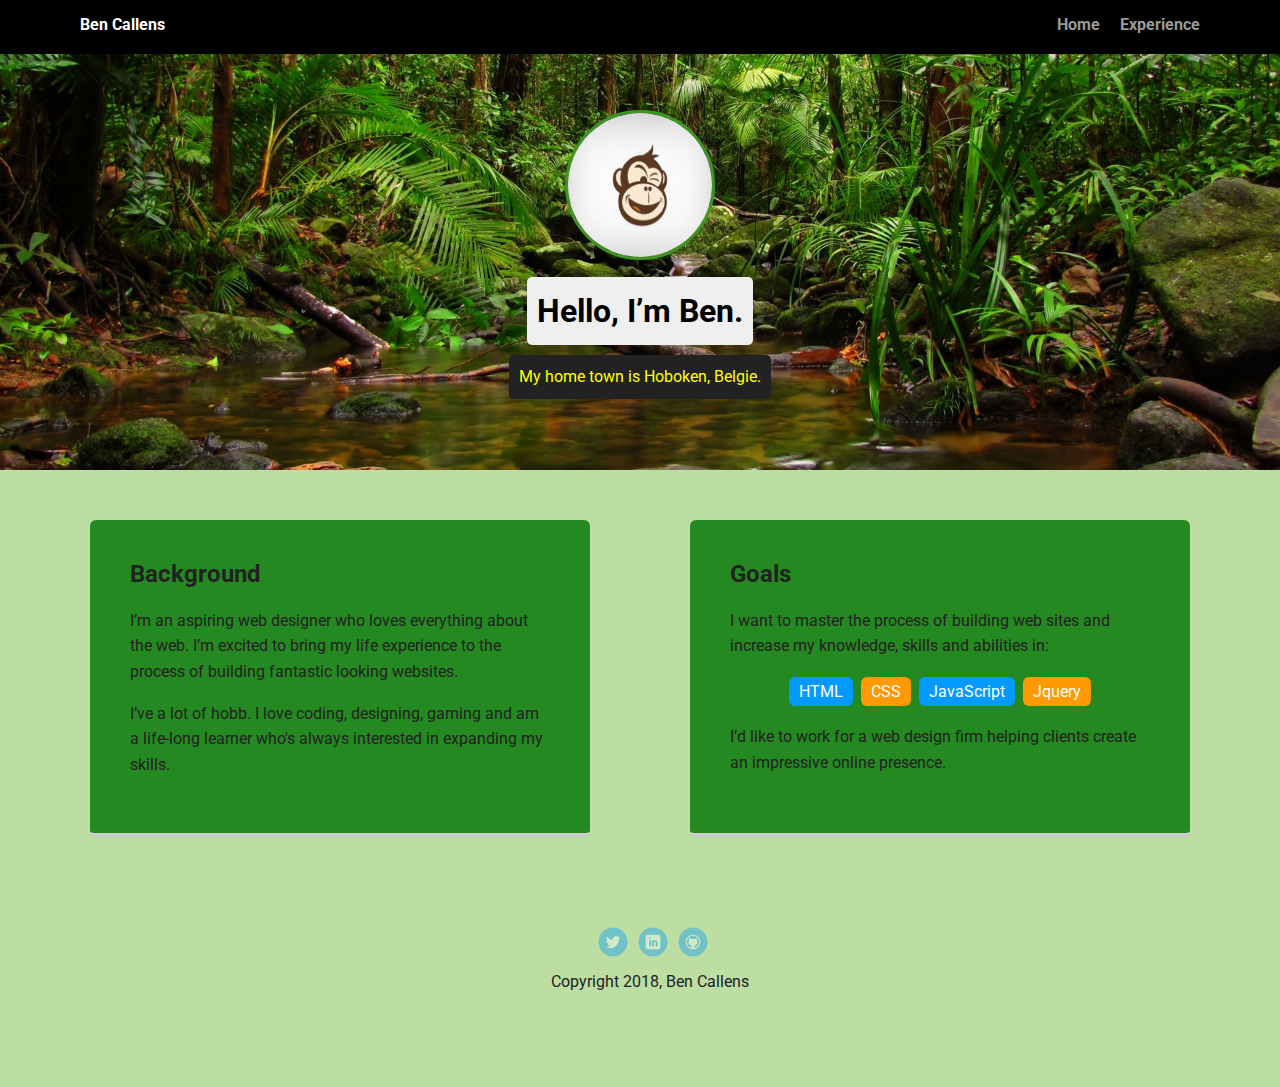
==== index.html @ e6d46525 "upload files" ====
<!doctype html>
<html lang="en">
<head>
  <meta charset="utf-8">
  <title>Ben Callens's Profile</title>
  <meta name="viewport" content="width=device-width, initial-scale=1.0">
  <link rel="stylesheet" href="styles.css">
  <link href="https://fonts.googleapis.com/css?family=Muli%7CRoboto:400,300,500,700,900" rel="stylesheet"></head>
  <body>

    <div class="main-nav">
        <ul class="nav">
          <li class="name">Ben Callens</li>
          <li><a href="#">Home</a></li>
          <li><a href="#">Experience</a></li>
        </ul>
    </div>

    <header>
      <img src="images/bdeac56321f2425ef14d0d175cd1b00b.jpg" alt="Cookiie Monkey logo" class="profile-image">
      <h1 class="tag name">Hello, I’m Ben.</h1>
      <p class="tag location">My home town is Hoboken, Belgie.</p>
    </header>

    <main class="flex">
      <div class="card">
        <h2>Background</h2>
        <p>I’m an aspiring web designer who loves everything about the web. I’m excited to bring my life experience to the process of building fantastic looking websites.</p>
        <p>I’ve a lot of hobb. I love coding, designing, gaming and am a life-long learner who's always interested in expanding my skills.</p>
      </div> 

      <div class="card">
        <h2>Goals</h2>
        <p>I want to master the process of building web sites and increase my knowledge, skills and abilities in:</p>
        <ul class="skills">
          <li>HTML</li>
          <li>CSS</li>
          <li>JavaScript</li>
          <li>Jquery</li>
        </ul>
        <p>I’d like to work for a web design firm helping clients create an impressive online presence.</p>
      </div> 

    </main>
    <footer>
      <ul>
        <li><a href="#" class="social twitter">Twitter</a></li>
        <li><a href="#" class="social linkedin">LinkedIn</a></li>
        <li><a href="https://github.com/cookiiemonkey" class="social github">Github</a></li>
      </ul>
      <p class="copyright">Copyright 2018, Ben Callens</p>
    </footer>
  </body>
  </html>
---- styles.css ----
/* Global Layout Set-up */
* { 
  box-sizing: border-box;
}
  
body {
  margin: 0;
  padding: 0;
  text-align: center;
  font-family: 'Roboto', sans-serif;
  color: #222;
  background: #bcdea2;
}
/* Link Styles */

a {
  text-decoration: none;
  color: #999;
}
a:hover {
  color: #6633ff;
}

/* Section Styles */

.main-nav {
  width: 100%;
  background: black;
  min-height: 30px;
  padding: 10px;
  position: fixed;
  text-align: center;
}
.nav {
  display: flex;
  justify-content: space-around;
  font-weight: 700;
  list-style-type: none;
  margin: 0 auto;
  padding: 0;
}

.nav .name {
    display: block;
    margin-right: auto;
    color: white;
}
.nav li {
  padding: 5px 10px 10px 10px;
}
.nav a {
  transition: all .5s;
}
.nav a:hover {
  color: white
}

header {
  text-align: center;
  background: url('images/background.jpg') no-repeat center;
  background-size: cover;
  overflow: hidden;
  padding-top: 60px;
}
header {
  line-height: 1.5;
}
header .profile-image {
  margin-top: 50px;
  width: 150px;
  height: 150px;
  border-radius: 50%;
  border: 3px solid #3c9621;
  transition: all .5s;
  zoo    
}
header .profile-image:hover {
  transform: scale(1.2) rotate(5deg);
}
.tag {
  background-color: #efefef;
  color: black;
  padding: 10px;
  border-radius: 5px;
  display: table;
  margin: 10px auto;
} 
.location {
  background-color: #222;
  color: yellow;
}
.card {
  margin: 30px;
  padding: 20px 40px 40px;
  max-width: 500px;
  text-align: left;
  background: #248920;
  border-bottom: 4px solid #ccc;
  border-radius: 6px;
  transition: all .5s;
}
.card:hover {
  border-color: #37ff2f;
}

ul.skills {
  padding: 0;
  text-align: center;
}

.skills li {
  border-radius: 6px;
  display: inline-block;
  background: #ff9904;
  color: white;
  padding: 5px 10px;
  margin: 2px;
}

.skills li:nth-child(odd) {
  background: #0399ff;
}

footer {
  width: 100%;
  min-height: 30px;
  padding: 20px 0 40px 20px;
}

footer .copyright {
  top: -8px;
  font-size: .75em;
}

footer ul {
  list-style-type: none;
  margin: 0;
  padding: 0;
}

footer ul li {
  display: inline-block;
}

a.social {
  display: inline-block;
  text-indent: -9999px;
  margin-left: 5px;
  width: 30px;
  height: 30px;
  background-size: 30px 30px;
  opacity: .4;
  transition: all .5s;
}
a.twitter {
  background-image: url(images/twitter.svg);
}
a.linkedin {
  background-image: url(images/linkedin.svg);
}
a.github {
  background-image: url(images/github.svg);
}
a.social:hover {
  opacity: 1;
}
.clearfix {
  clear: both;
}

/* Styles for larger screens */
@media screen and (min-width: 720px) {
  
  .flex {
      display: -ms-flexbox;      /* TWEENER - IE 10 */
      display: flex; 
      max-width: 1200px;
      -ms-flex-pack: distribute;
      justify-content: space-around;
      margin: 0 auto;
  }

  header {
    min-height: 470px;
  }

  .nav {
    max-width: 1200px;
    padding: 0 30px;
  }


  main {
    padding-top: 20px;
  }

  main p {
    line-height: 1.6em;
  }

  footer {
    font-size: 1.3em;
    max-width: 1200px;
    margin: 40px auto;
  }

}
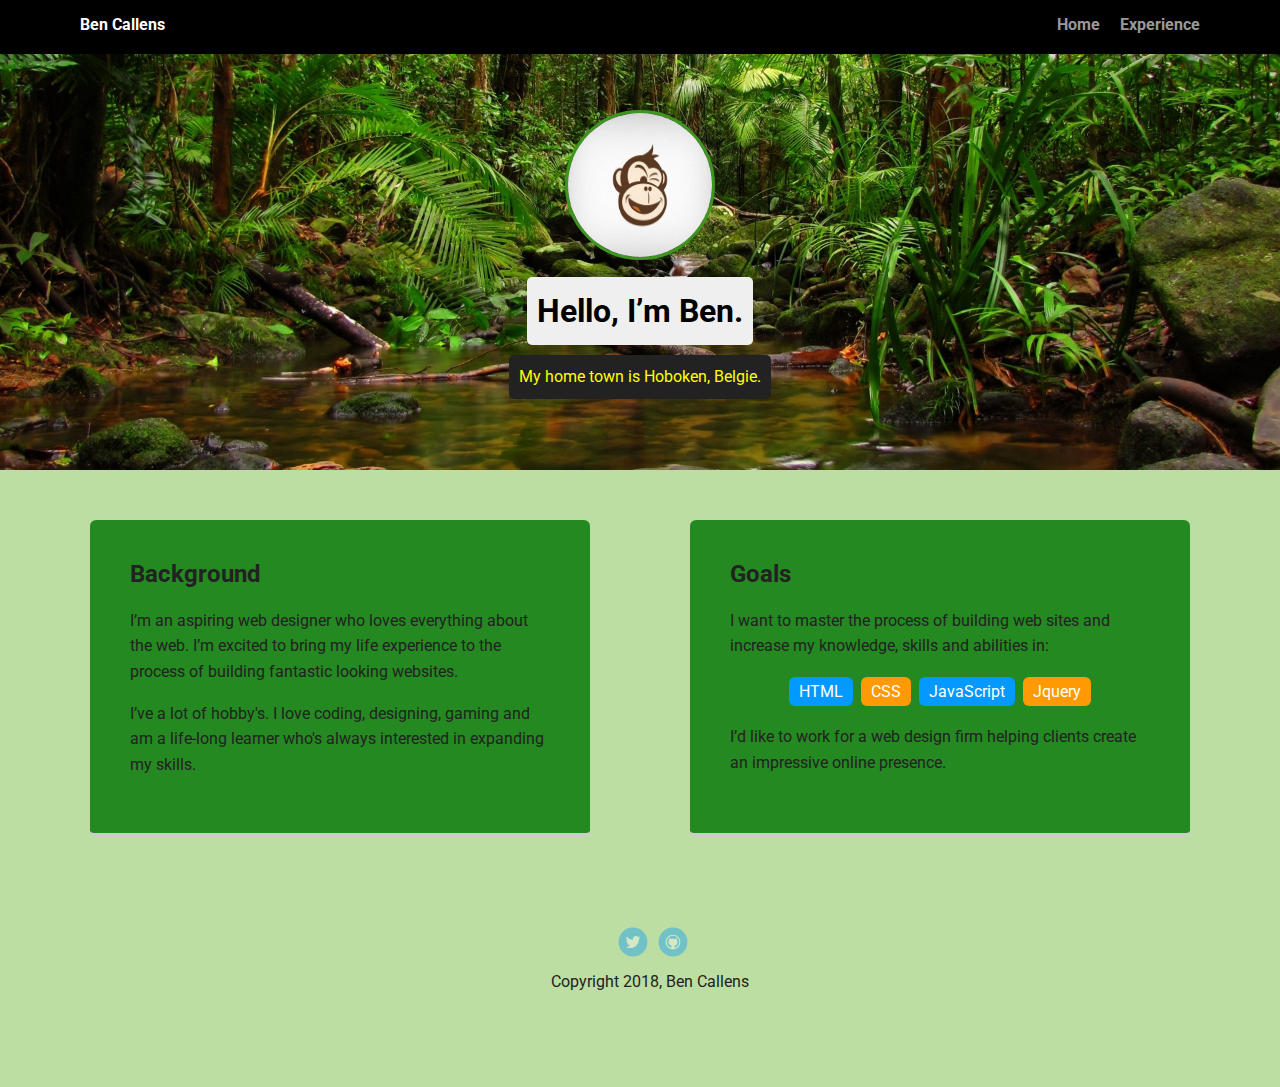
==== commit 23c27529: "no value files" ====
--- a/index.html
+++ b/index.html
@@ -11,8 +11,8 @@
     <div class="main-nav">
         <ul class="nav">
           <li class="name">Ben Callens</li>
-          <li><a href="#">Home</a></li>
-          <li><a href="#">Experience</a></li>
+          <li><a href="index.html">Home</a></li>
+          <li><a href="experience.html">Experience</a></li>
         </ul>
     </div>
 
@@ -26,7 +26,7 @@
       <div class="card">
         <h2>Background</h2>
         <p>I’m an aspiring web designer who loves everything about the web. I’m excited to bring my life experience to the process of building fantastic looking websites.</p>
-        <p>I’ve a lot of hobb. I love coding, designing, gaming and am a life-long learner who's always interested in expanding my skills.</p>
+        <p>I’ve a lot of hobby's. I love coding, designing, gaming and am a life-long learner who's always interested in expanding my skills.</p>
       </div> 
 
       <div class="card">
@@ -44,8 +44,7 @@
     </main>
     <footer>
       <ul>
-        <li><a href="#" class="social twitter">Twitter</a></li>
-        <li><a href="#" class="social linkedin">LinkedIn</a></li>
+        <li><a href="https://twitter.com/CookiieMonkey" class="social twitter">Twitter</a></li>
         <li><a href="https://github.com/cookiiemonkey" class="social github">Github</a></li>
       </ul>
       <p class="copyright">Copyright 2018, Ben Callens</p>
